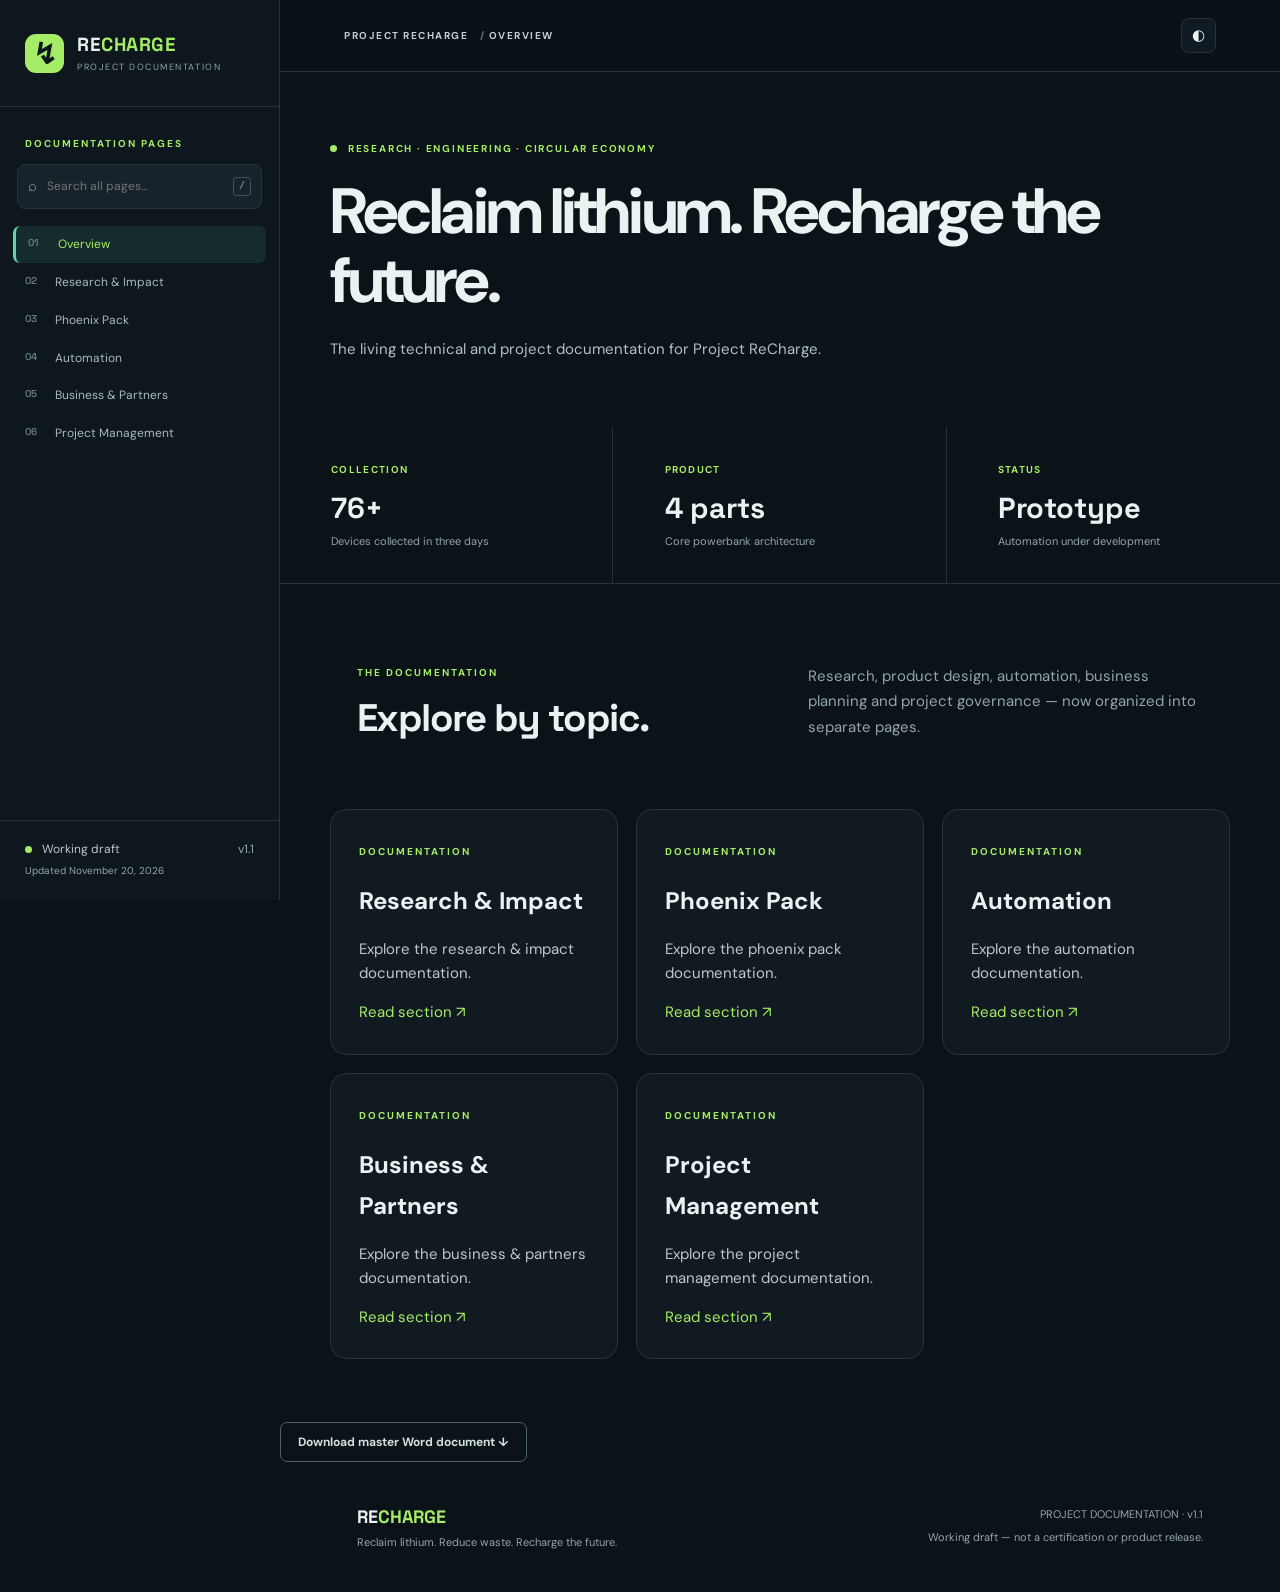
==== index.html @ 1a6a2ef1 "redo" ====
<!doctype html><html lang="en"><head><meta charset="utf-8"><meta name="viewport" content="width=device-width,initial-scale=1"><meta name="description" content="Project ReCharge Overview documentation"><title>Overview | Project ReCharge</title><link rel="stylesheet" href="styles.css"></head><body><div class="shell"><aside class="sidebar" id="sidebar"><a class="brand" href="index.html"><span class="brand-icon">↯</span><span><strong>RE<span class="accent">CHARGE</span></strong><small>PROJECT DOCUMENTATION</small></span></a><div class="side-label">DOCUMENTATION PAGES</div><div class="search-wrap"><span>⌕</span><input id="search" type="search" placeholder="Search all pages…" aria-label="Search documentation"><kbd>/</kbd></div><nav id="navigation"><a href="index.html" data-page="index.html"><span class="num">01</span><span>Overview</span></a><a href="research.html" data-page="research.html"><span class="num">02</span><span>Research &amp; Impact</span></a><a href="product.html" data-page="product.html"><span class="num">03</span><span>Phoenix Pack</span></a><a href="automation.html" data-page="automation.html"><span class="num">04</span><span>Automation</span></a><a href="business.html" data-page="business.html"><span class="num">05</span><span>Business &amp; Partners</span></a><a href="management.html" data-page="management.html"><span class="num">06</span><span>Project Management</span></a></nav><div class="side-footer"><span class="status-dot"></span> Working draft <span class="version">v1.1</span><p>Updated November 20, 2026</p></div></aside><div class="main-column"><header class="topbar"><button class="menu-btn" id="menu" aria-label="Toggle navigation">☰</button><div class="crumb">PROJECT RECHARGE <span>/</span> OVERVIEW</div><div class="top-actions"><button id="theme" aria-label="Toggle theme">◐</button></div></header><main><section class="page-hero"><div class="eyebrow"><span class="live-dot"></span> RESEARCH · ENGINEERING · CIRCULAR ECONOMY</div><h1>Reclaim lithium. Recharge the future.</h1><p class="hero-copy">The living technical and project documentation for Project ReCharge.</p></section><div id="results" class="results" hidden></div><div id="page-content"><section class="metrics"><div class="metric"><span>COLLECTION</span><strong>76+</strong><small>Devices collected in three days</small></div><div class="metric"><span>PRODUCT</span><strong>4 parts</strong><small>Core powerbank architecture</small></div><div class="metric"><span>STATUS</span><strong>Prototype</strong><small>Automation under development</small></div></section><section class="intro"><div><div class="section-kicker">THE DOCUMENTATION</div><h2>Explore by topic.</h2></div><p>Research, product design, automation, business planning and project governance — now organized into separate pages.</p></section><div class="topic-grid"><a class="topic-card" href="research.html"><span class="section-kicker">DOCUMENTATION</span><h2>Research &amp; Impact</h2><p>Explore the research &amp; impact documentation.</p><span class="accent">Read section ↗</span></a><a class="topic-card" href="product.html"><span class="section-kicker">DOCUMENTATION</span><h2>Phoenix Pack</h2><p>Explore the phoenix pack documentation.</p><span class="accent">Read section ↗</span></a><a class="topic-card" href="automation.html"><span class="section-kicker">DOCUMENTATION</span><h2>Automation</h2><p>Explore the automation documentation.</p><span class="accent">Read section ↗</span></a><a class="topic-card" href="business.html"><span class="section-kicker">DOCUMENTATION</span><h2>Business &amp; Partners</h2><p>Explore the business &amp; partners documentation.</p><span class="accent">Read section ↗</span></a><a class="topic-card" href="management.html"><span class="section-kicker">DOCUMENTATION</span><h2>Project Management</h2><p>Explore the project management documentation.</p><span class="accent">Read section ↗</span></a></div><p><a class="secondary-btn" href="Project_ReCharge_Master_Documentation.docx" download>Download master Word document ↓</a></p></div><footer><div><strong>RE<span class="accent">CHARGE</span></strong><p>Reclaim lithium. Reduce waste. Recharge the future.</p></div><div><span>PROJECT DOCUMENTATION · v1.1</span><p>Working draft — not a certification or product release.</p></div></footer></main></div></div><div class="mobile-overlay" id="overlay"></div><script src="script.js"></script></body></html>
---- styles.css ----
@import url('https://fonts.googleapis.com/css2?family=DM+Sans:wght@400;500;600;700&family=Space+Grotesk:wght@400;500;600;700&display=swap');:root{--bg:#0b1218;--panel:#101a22;--panel2:#14212a;--border:#25343c;--text:#eaf3f1;--muted:#92a6ad;--accent:#a5ed66;--accent2:#6dd6b3;--sidebar:#0d171d}*{box-sizing:border-box}html{scroll-behavior:smooth;scroll-padding-top:92px}body{margin:0;background:var(--bg);color:var(--text);font:15px/1.7 'DM Sans',sans-serif}a{color:inherit;text-decoration:none}button,input{font:inherit}button{cursor:pointer}.shell{display:flex;min-height:100vh}.sidebar{width:280px;flex:none;position:fixed;inset:0 auto 0 0;background:var(--sidebar);border-right:1px solid var(--border);display:flex;flex-direction:column;z-index:20}.brand{padding:32px 25px 31px;display:flex;gap:13px;align-items:center;border-bottom:1px solid var(--border)}.brand-icon{width:39px;height:39px;background:var(--accent);color:#0d171d;display:grid;place-items:center;font:700 29px 'Space Grotesk';border-radius:11px}.brand strong{font:700 19px 'Space Grotesk';letter-spacing:.03em}.accent{color:var(--accent)}.brand small{display:block;color:var(--muted);font-size:9px;letter-spacing:.17em}.side-label,.section-kicker{font-size:10px;letter-spacing:.2em;font-weight:700;color:var(--accent)}.side-label{margin:28px 25px 12px}.search-wrap{margin:0 17px 16px;display:flex;align-items:center;gap:8px;background:#16232b;border:1px solid var(--border);border-radius:8px;padding:9px 10px;color:var(--muted)}.search-wrap input{width:100%;min-width:0;border:0;outline:0;background:none;color:var(--text);font-size:12px}.search-wrap kbd{font-size:10px;border:1px solid #425158;border-radius:3px;padding:0 5px}nav{overflow-y:auto;padding:0 13px 30px;flex:1;scrollbar-width:thin}nav a{display:flex;align-items:flex-start;gap:11px;padding:10px 12px;color:#a9bac0;font-size:12px;line-height:1.4;border-radius:7px;margin:1px 0}nav a:hover,nav a.active{background:#20312e;color:var(--accent)}nav .num{color:#667e82;font:600 10px 'Space Grotesk';min-width:19px}.side-footer{border-top:1px solid var(--border);padding:18px 25px;color:#bdc8c8;font-size:12px}.side-footer p{color:var(--muted);font-size:10px;margin:3px 0}.status-dot,.live-dot{display:inline-block;width:7px;height:7px;background:var(--accent);border-radius:50%;margin-right:7px}.version{float:right;color:var(--muted)}.main-column{margin-left:280px;min-width:0;flex:1}.topbar{height:72px;position:sticky;top:0;z-index:10;background:#0b1218ed;backdrop-filter:blur(14px);border-bottom:1px solid var(--border);display:flex;align-items:center;justify-content:space-between;padding:0 clamp(24px,5vw,78px)}.crumb{font-size:10px;font-weight:700;letter-spacing:.15em;color:#c2d0d0}.crumb span{color:#657a80;margin-left:8px}.top-actions{display:flex;align-items:center;gap:20px}.github{font-size:12px;color:var(--muted)}#theme,.menu-btn{border:1px solid var(--border);background:var(--panel);color:var(--text);border-radius:8px;padding:4px 10px}.menu-btn{display:none}main{max-width:1320px;margin:auto}.hero{min-height:495px;padding:80px clamp(24px,6vw,90px) 68px;position:relative;overflow:hidden;border-bottom:1px solid var(--border);background:radial-gradient(ellipse at 83% 53%,#1a423c 0%,transparent 45%)}.eyebrow{color:var(--accent);font-size:10px;letter-spacing:.18em;font-weight:700}.hero h1{font:700 clamp(43px,5.4vw,78px)/1.08 'Space Grotesk';letter-spacing:-.065em;margin:29px 0 20px;position:relative;z-index:1}.hero h1 span{color:var(--accent)}.hero-copy{max-width:580px;color:#afc2c4;font-size:15px;line-height:1.9;position:relative;z-index:1}.hero-copy strong{color:var(--text)}.hero-actions{display:flex;flex-wrap:wrap;gap:12px;margin-top:30px;position:relative;z-index:1}.primary-btn,.secondary-btn{padding:11px 17px;border-radius:7px;font-size:12px;font-weight:700}.primary-btn{background:var(--accent);color:#122014}.primary-btn span{margin-left:14px}.secondary-btn{border:1px solid #49635d;color:#d1e1dc}.hero-art{position:absolute;right:6%;top:80px;width:310px;height:330px;opacity:.8;pointer-events:none}.orbit{position:absolute;border:1px solid #3a695b;border-radius:50%;inset:15px}.orbit-2{inset:-28px;border-style:dashed;opacity:.4}.battery{position:absolute;top:50px;left:95px;transform:rotate(-19deg)}.battery-cap{width:68px;height:13px;margin:auto;background:#78bc75;border-radius:5px 5px 0 0}.battery-body{width:120px;height:207px;border:3px solid #b1f39d;border-radius:15px;background:linear-gradient(145deg,#295b4d,#0b2425);box-shadow:0 0 65px #79d59c33,inset 0 0 28px #74dc8d22;display:flex;align-items:center;justify-content:center;flex-direction:column}.bolt{font-size:83px;line-height:1;color:var(--accent)}.battery-line{height:3px;background:#84bc8b;width:62px;margin-top:12px;opacity:.6}.battery-line.short{width:35px;margin-top:9px}.metrics{display:grid;grid-template-columns:repeat(3,1fr);border-bottom:1px solid var(--border)}.metric{padding:29px clamp(22px,4vw,62px);border-right:1px solid var(--border)}.metric:last-child{border-right:0}.metric span{font-size:10px;letter-spacing:.13em;color:var(--accent);font-weight:700}.metric strong{display:block;font:700 29px 'Space Grotesk';margin:8px 0 2px}.metric small{color:var(--muted);font-size:11px}.intro{padding:80px clamp(24px,6vw,90px) 34px;display:grid;grid-template-columns:1fr 1fr;gap:55px}.intro h2{font:700 clamp(26px,3vw,39px)/1.2 'Space Grotesk';letter-spacing:-.04em;margin:14px 0}.intro p{color:var(--muted);margin:0}.docs-section{padding:38px clamp(24px,6vw,90px) 52px;border-bottom:1px solid var(--border)}.section-head{display:flex;align-items:center;gap:16px;margin-bottom:23px}.section-number{color:var(--accent);font:700 12px 'Space Grotesk';border:1px solid #42644a;border-radius:8px;padding:7px 11px}.docs-section h2{font:700 clamp(25px,3vw,34px)/1.2 'Space Grotesk';letter-spacing:-.04em;margin:0}.group{background:var(--panel);border:1px solid var(--border);border-radius:10px;padding:22px 26px;margin:12px 0}.group h3{font:600 17px 'Space Grotesk';margin:0 0 9px;color:#e3f1eb}.group p{color:#acbec0;font-size:13px;line-height:1.9;margin:0 0 10px}.group p:last-child{margin:0}.results{margin:0 clamp(24px,6vw,90px);padding:18px;background:var(--panel);border:1px solid var(--border);border-radius:9px;color:var(--muted)}footer{padding:35px clamp(24px,6vw,90px);display:flex;justify-content:space-between;gap:25px;font-size:11px;color:var(--muted)}footer strong{font:700 18px 'Space Grotesk';color:var(--text)}footer p{margin:5px 0}footer>div:last-child{text-align:right}.mobile-overlay{display:none}body.light{--bg:#f5f8f5;--panel:#fff;--panel2:#edf3ed;--border:#d9e4df;--text:#182824;--muted:#526c68;--accent:#367d34;--accent2:#27835e;--sidebar:#ecf2ee}body.light .topbar{background:#f5f8f5ef}body.light .hero{background:radial-gradient(ellipse at 85% 45%,#d8f0d6,transparent 48%)}body.light .hero-copy,body.light .group p,body.light .intro p{color:#526c68}body.light .group h3{color:#233b31}body.light .search-wrap{background:#fff}body.light nav a{color:#506760}body.light nav a:hover,body.light nav a.active{background:#dcebdc;color:#24642b}body.light .brand-icon{color:white}body.light .secondary-btn{color:#24523d}body.light .battery-body{background:linear-gradient(145deg,#b5dfb9,#e2f1df)}@media(max-width:1100px){.hero-art{right:-95px;opacity:.33}.hero h1{font-size:56px}}@media(max-width:800px){.sidebar{transform:translateX(-100%);transition:transform .2s}.sidebar.open{transform:translateX(0)}.main-column{margin-left:0}.menu-btn{display:block}.topbar{gap:12px;padding:0 20px}.crumb{flex:1}.mobile-overlay.open{display:block;position:fixed;inset:0;background:#0009;z-index:15}.hero{padding-top:60px}.hero h1{font-size:clamp(40px,9vw,65px)}.hero-art{right:-140px;opacity:.18}.metrics{grid-template-columns:1fr}.metric{border-right:0;border-bottom:1px solid var(--border);padding:18px 25px}.intro{grid-template-columns:1fr;gap:8px;padding-top:55px}.github{display:none}}@media print{.sidebar,.topbar,.hero-art,.hero-actions,.mobile-overlay{display:none!important}.main-column{margin:0}.hero{min-height:auto;padding:20px}.docs-section{break-inside:avoid}.group{break-inside:avoid}.metrics{display:none}body{background:#fff;color:#000}.group p{color:#333}}
.page-hero{padding:68px 5% 48px;position:relative}.page-hero h1{font-size:clamp(2.5rem,5vw,4.7rem);line-height:1.08;max-width:900px;letter-spacing:-.045em;margin:20px 0}.page-hero .hero-copy{max-width:680px}.topic-grid{display:grid;grid-template-columns:repeat(auto-fit,minmax(240px,1fr));gap:18px;margin:20px 5% 70px}.topic-card{display:block;text-decoration:none;color:inherit;padding:28px;border:1px solid var(--border,#2b3943);border-radius:16px;background:rgba(125,145,160,.06);transition:transform .2s,border-color .2s}.topic-card:hover{transform:translateY(-3px);border-color:#62d6a3}.topic-card h2{font-size:1.5rem;margin:18px 0 12px}.topic-card p{line-height:1.6;opacity:.8}.toc{display:flex;flex-wrap:wrap;gap:10px;padding:12px 5% 30px;align-items:center}.toc strong{width:100%;font-size:.85rem;opacity:.7}.toc a{font-size:.85rem;padding:8px 12px;border:1px solid #53616a;border-radius:20px;text-decoration:none;color:inherit}.toc a:hover{border-color:#62d6a3}.search-hit{display:flex;justify-content:space-between;gap:18px;padding:14px;border-bottom:1px solid #53616a;text-decoration:none;color:inherit}.search-hit small{opacity:.7}.results{margin:0 5% 24px}.sidebar nav a.active{border-left:3px solid #62d6a3;background:rgba(98,214,163,.1)}@media(max-width:700px){.page-hero{padding:46px 6%}.topic-grid{margin:20px 6% 55px}}
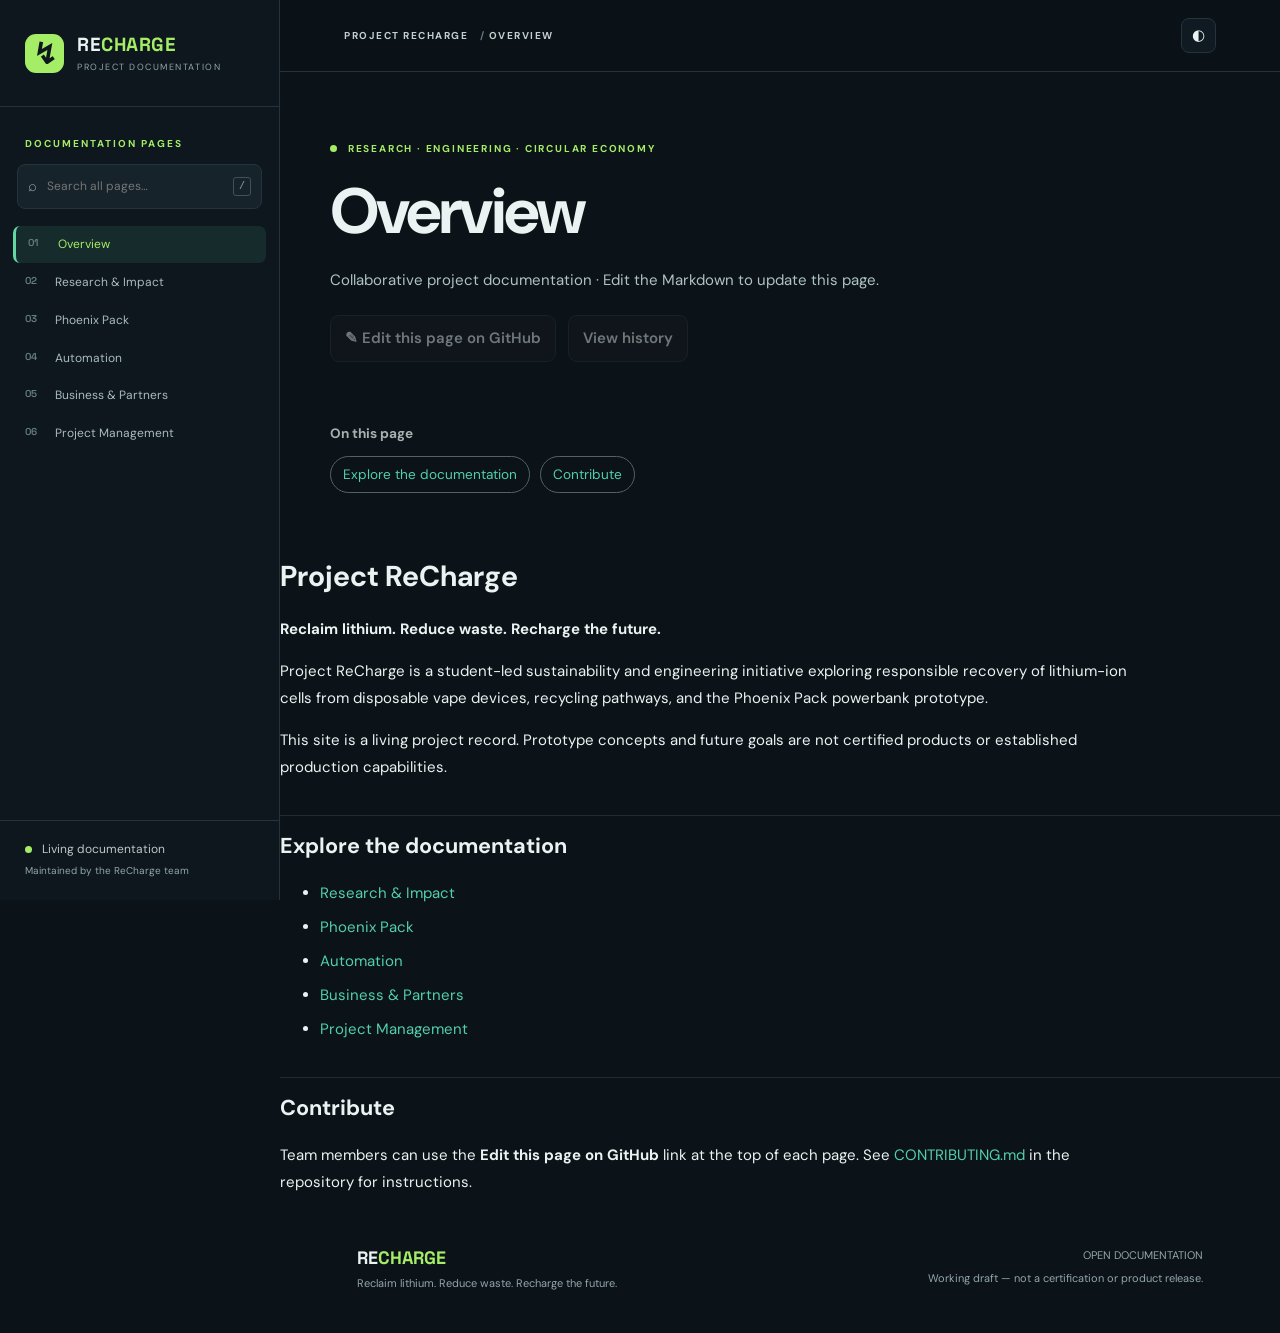
==== commit 137263cb: "collab" ====
--- a/index.html
+++ b/index.html
@@ -1 +1 @@
-<!doctype html><html lang="en"><head><meta charset="utf-8"><meta name="viewport" content="width=device-width,initial-scale=1"><meta name="description" content="Project ReCharge Overview documentation"><title>Overview | Project ReCharge</title><link rel="stylesheet" href="styles.css"></head><body><div class="shell"><aside class="sidebar" id="sidebar"><a class="brand" href="index.html"><span class="brand-icon">↯</span><span><strong>RE<span class="accent">CHARGE</span></strong><small>PROJECT DOCUMENTATION</small></span></a><div class="side-label">DOCUMENTATION PAGES</div><div class="search-wrap"><span>⌕</span><input id="search" type="search" placeholder="Search all pages…" aria-label="Search documentation"><kbd>/</kbd></div><nav id="navigation"><a href="index.html" data-page="index.html"><span class="num">01</span><span>Overview</span></a><a href="research.html" data-page="research.html"><span class="num">02</span><span>Research &amp; Impact</span></a><a href="product.html" data-page="product.html"><span class="num">03</span><span>Phoenix Pack</span></a><a href="automation.html" data-page="automation.html"><span class="num">04</span><span>Automation</span></a><a href="business.html" data-page="business.html"><span class="num">05</span><span>Business &amp; Partners</span></a><a href="management.html" data-page="management.html"><span class="num">06</span><span>Project Management</span></a></nav><div class="side-footer"><span class="status-dot"></span> Working draft <span class="version">v1.1</span><p>Updated November 20, 2026</p></div></aside><div class="main-column"><header class="topbar"><button class="menu-btn" id="menu" aria-label="Toggle navigation">☰</button><div class="crumb">PROJECT RECHARGE <span>/</span> OVERVIEW</div><div class="top-actions"><button id="theme" aria-label="Toggle theme">◐</button></div></header><main><section class="page-hero"><div class="eyebrow"><span class="live-dot"></span> RESEARCH · ENGINEERING · CIRCULAR ECONOMY</div><h1>Reclaim lithium. Recharge the future.</h1><p class="hero-copy">The living technical and project documentation for Project ReCharge.</p></section><div id="results" class="results" hidden></div><div id="page-content"><section class="metrics"><div class="metric"><span>COLLECTION</span><strong>76+</strong><small>Devices collected in three days</small></div><div class="metric"><span>PRODUCT</span><strong>4 parts</strong><small>Core powerbank architecture</small></div><div class="metric"><span>STATUS</span><strong>Prototype</strong><small>Automation under development</small></div></section><section class="intro"><div><div class="section-kicker">THE DOCUMENTATION</div><h2>Explore by topic.</h2></div><p>Research, product design, automation, business planning and project governance — now organized into separate pages.</p></section><div class="topic-grid"><a class="topic-card" href="research.html"><span class="section-kicker">DOCUMENTATION</span><h2>Research &amp; Impact</h2><p>Explore the research &amp; impact documentation.</p><span class="accent">Read section ↗</span></a><a class="topic-card" href="product.html"><span class="section-kicker">DOCUMENTATION</span><h2>Phoenix Pack</h2><p>Explore the phoenix pack documentation.</p><span class="accent">Read section ↗</span></a><a class="topic-card" href="automation.html"><span class="section-kicker">DOCUMENTATION</span><h2>Automation</h2><p>Explore the automation documentation.</p><span class="accent">Read section ↗</span></a><a class="topic-card" href="business.html"><span class="section-kicker">DOCUMENTATION</span><h2>Business &amp; Partners</h2><p>Explore the business &amp; partners documentation.</p><span class="accent">Read section ↗</span></a><a class="topic-card" href="management.html"><span class="section-kicker">DOCUMENTATION</span><h2>Project Management</h2><p>Explore the project management documentation.</p><span class="accent">Read section ↗</span></a></div><p><a class="secondary-btn" href="Project_ReCharge_Master_Documentation.docx" download>Download master Word document ↓</a></p></div><footer><div><strong>RE<span class="accent">CHARGE</span></strong><p>Reclaim lithium. Reduce waste. Recharge the future.</p></div><div><span>PROJECT DOCUMENTATION · v1.1</span><p>Working draft — not a certification or product release.</p></div></footer></main></div></div><div class="mobile-overlay" id="overlay"></div><script src="script.js"></script></body></html>+<!doctype html><html lang="en"><head><meta charset="utf-8"><meta name="viewport" content="width=device-width,initial-scale=1"><meta name="description" content="Project ReCharge Overview documentation"><title>Overview | Project ReCharge</title><link rel="stylesheet" href="styles.css"></head><body><div class="shell"><aside class="sidebar" id="sidebar"><a class="brand" href="index.html"><span class="brand-icon">↯</span><span><strong>RE<span class="accent">CHARGE</span></strong><small>PROJECT DOCUMENTATION</small></span></a><div class="side-label">DOCUMENTATION PAGES</div><div class="search-wrap"><span>⌕</span><input id="search" type="search" placeholder="Search all pages…" aria-label="Search documentation"><kbd>/</kbd></div><nav id="navigation"><a href="index.html" data-page="index.html"><span class="num">01</span><span>Overview</span></a><a href="research.html" data-page="research.html"><span class="num">02</span><span>Research &amp; Impact</span></a><a href="product.html" data-page="product.html"><span class="num">03</span><span>Phoenix Pack</span></a><a href="automation.html" data-page="automation.html"><span class="num">04</span><span>Automation</span></a><a href="business.html" data-page="business.html"><span class="num">05</span><span>Business &amp; Partners</span></a><a href="management.html" data-page="management.html"><span class="num">06</span><span>Project Management</span></a></nav><div class="side-footer"><span class="status-dot"></span> Living documentation<p>Maintained by the ReCharge team</p></div></aside><div class="main-column"><header class="topbar"><button class="menu-btn" id="menu" aria-label="Toggle navigation">☰</button><div class="crumb">PROJECT RECHARGE <span>/</span> OVERVIEW</div><div class="top-actions"><button id="theme" aria-label="Toggle theme">◐</button></div></header><main><section class="page-hero"><div class="eyebrow"><span class="live-dot"></span> RESEARCH · ENGINEERING · CIRCULAR ECONOMY</div><h1>Overview</h1><p class="hero-copy">Collaborative project documentation · Edit the Markdown to update this page.</p><div class="edit-actions"><a id="edit-link" href="#" target="_blank" rel="noopener noreferrer">✎ Edit this page on GitHub</a><a id="history-link" href="#" target="_blank" rel="noopener noreferrer">View history</a></div></section><div id="results" class="results" hidden></div><div id="page-content"><p>Loading documentation…</p></div><footer><div><strong>RE<span class="accent">CHARGE</span></strong><p>Reclaim lithium. Reduce waste. Recharge the future.</p></div><div><span>OPEN DOCUMENTATION</span><p>Working draft — not a certification or product release.</p></div></footer></main></div></div><div class="mobile-overlay" id="overlay"></div><script src="site-config.js"></script><script src="script.js"></script></body></html>
--- a/styles.css
+++ b/styles.css
@@ -1,2 +1,4 @@
 @import url('https://fonts.googleapis.com/css2?family=DM+Sans:wght@400;500;600;700&family=Space+Grotesk:wght@400;500;600;700&display=swap');:root{--bg:#0b1218;--panel:#101a22;--panel2:#14212a;--border:#25343c;--text:#eaf3f1;--muted:#92a6ad;--accent:#a5ed66;--accent2:#6dd6b3;--sidebar:#0d171d}*{box-sizing:border-box}html{scroll-behavior:smooth;scroll-padding-top:92px}body{margin:0;background:var(--bg);color:var(--text);font:15px/1.7 'DM Sans',sans-serif}a{color:inherit;text-decoration:none}button,input{font:inherit}button{cursor:pointer}.shell{display:flex;min-height:100vh}.sidebar{width:280px;flex:none;position:fixed;inset:0 auto 0 0;background:var(--sidebar);border-right:1px solid var(--border);display:flex;flex-direction:column;z-index:20}.brand{padding:32px 25px 31px;display:flex;gap:13px;align-items:center;border-bottom:1px solid var(--border)}.brand-icon{width:39px;height:39px;background:var(--accent);color:#0d171d;display:grid;place-items:center;font:700 29px 'Space Grotesk';border-radius:11px}.brand strong{font:700 19px 'Space Grotesk';letter-spacing:.03em}.accent{color:var(--accent)}.brand small{display:block;color:var(--muted);font-size:9px;letter-spacing:.17em}.side-label,.section-kicker{font-size:10px;letter-spacing:.2em;font-weight:700;color:var(--accent)}.side-label{margin:28px 25px 12px}.search-wrap{margin:0 17px 16px;display:flex;align-items:center;gap:8px;background:#16232b;border:1px solid var(--border);border-radius:8px;padding:9px 10px;color:var(--muted)}.search-wrap input{width:100%;min-width:0;border:0;outline:0;background:none;color:var(--text);font-size:12px}.search-wrap kbd{font-size:10px;border:1px solid #425158;border-radius:3px;padding:0 5px}nav{overflow-y:auto;padding:0 13px 30px;flex:1;scrollbar-width:thin}nav a{display:flex;align-items:flex-start;gap:11px;padding:10px 12px;color:#a9bac0;font-size:12px;line-height:1.4;border-radius:7px;margin:1px 0}nav a:hover,nav a.active{background:#20312e;color:var(--accent)}nav .num{color:#667e82;font:600 10px 'Space Grotesk';min-width:19px}.side-footer{border-top:1px solid var(--border);padding:18px 25px;color:#bdc8c8;font-size:12px}.side-footer p{color:var(--muted);font-size:10px;margin:3px 0}.status-dot,.live-dot{display:inline-block;width:7px;height:7px;background:var(--accent);border-radius:50%;margin-right:7px}.version{float:right;color:var(--muted)}.main-column{margin-left:280px;min-width:0;flex:1}.topbar{height:72px;position:sticky;top:0;z-index:10;background:#0b1218ed;backdrop-filter:blur(14px);border-bottom:1px solid var(--border);display:flex;align-items:center;justify-content:space-between;padding:0 clamp(24px,5vw,78px)}.crumb{font-size:10px;font-weight:700;letter-spacing:.15em;color:#c2d0d0}.crumb span{color:#657a80;margin-left:8px}.top-actions{display:flex;align-items:center;gap:20px}.github{font-size:12px;color:var(--muted)}#theme,.menu-btn{border:1px solid var(--border);background:var(--panel);color:var(--text);border-radius:8px;padding:4px 10px}.menu-btn{display:none}main{max-width:1320px;margin:auto}.hero{min-height:495px;padding:80px clamp(24px,6vw,90px) 68px;position:relative;overflow:hidden;border-bottom:1px solid var(--border);background:radial-gradient(ellipse at 83% 53%,#1a423c 0%,transparent 45%)}.eyebrow{color:var(--accent);font-size:10px;letter-spacing:.18em;font-weight:700}.hero h1{font:700 clamp(43px,5.4vw,78px)/1.08 'Space Grotesk';letter-spacing:-.065em;margin:29px 0 20px;position:relative;z-index:1}.hero h1 span{color:var(--accent)}.hero-copy{max-width:580px;color:#afc2c4;font-size:15px;line-height:1.9;position:relative;z-index:1}.hero-copy strong{color:var(--text)}.hero-actions{display:flex;flex-wrap:wrap;gap:12px;margin-top:30px;position:relative;z-index:1}.primary-btn,.secondary-btn{padding:11px 17px;border-radius:7px;font-size:12px;font-weight:700}.primary-btn{background:var(--accent);color:#122014}.primary-btn span{margin-left:14px}.secondary-btn{border:1px solid #49635d;color:#d1e1dc}.hero-art{position:absolute;right:6%;top:80px;width:310px;height:330px;opacity:.8;pointer-events:none}.orbit{position:absolute;border:1px solid #3a695b;border-radius:50%;inset:15px}.orbit-2{inset:-28px;border-style:dashed;opacity:.4}.battery{position:absolute;top:50px;left:95px;transform:rotate(-19deg)}.battery-cap{width:68px;height:13px;margin:auto;background:#78bc75;border-radius:5px 5px 0 0}.battery-body{width:120px;height:207px;border:3px solid #b1f39d;border-radius:15px;background:linear-gradient(145deg,#295b4d,#0b2425);box-shadow:0 0 65px #79d59c33,inset 0 0 28px #74dc8d22;display:flex;align-items:center;justify-content:center;flex-direction:column}.bolt{font-size:83px;line-height:1;color:var(--accent)}.battery-line{height:3px;background:#84bc8b;width:62px;margin-top:12px;opacity:.6}.battery-line.short{width:35px;margin-top:9px}.metrics{display:grid;grid-template-columns:repeat(3,1fr);border-bottom:1px solid var(--border)}.metric{padding:29px clamp(22px,4vw,62px);border-right:1px solid var(--border)}.metric:last-child{border-right:0}.metric span{font-size:10px;letter-spacing:.13em;color:var(--accent);font-weight:700}.metric strong{display:block;font:700 29px 'Space Grotesk';margin:8px 0 2px}.metric small{color:var(--muted);font-size:11px}.intro{padding:80px clamp(24px,6vw,90px) 34px;display:grid;grid-template-columns:1fr 1fr;gap:55px}.intro h2{font:700 clamp(26px,3vw,39px)/1.2 'Space Grotesk';letter-spacing:-.04em;margin:14px 0}.intro p{color:var(--muted);margin:0}.docs-section{padding:38px clamp(24px,6vw,90px) 52px;border-bottom:1px solid var(--border)}.section-head{display:flex;align-items:center;gap:16px;margin-bottom:23px}.section-number{color:var(--accent);font:700 12px 'Space Grotesk';border:1px solid #42644a;border-radius:8px;padding:7px 11px}.docs-section h2{font:700 clamp(25px,3vw,34px)/1.2 'Space Grotesk';letter-spacing:-.04em;margin:0}.group{background:var(--panel);border:1px solid var(--border);border-radius:10px;padding:22px 26px;margin:12px 0}.group h3{font:600 17px 'Space Grotesk';margin:0 0 9px;color:#e3f1eb}.group p{color:#acbec0;font-size:13px;line-height:1.9;margin:0 0 10px}.group p:last-child{margin:0}.results{margin:0 clamp(24px,6vw,90px);padding:18px;background:var(--panel);border:1px solid var(--border);border-radius:9px;color:var(--muted)}footer{padding:35px clamp(24px,6vw,90px);display:flex;justify-content:space-between;gap:25px;font-size:11px;color:var(--muted)}footer strong{font:700 18px 'Space Grotesk';color:var(--text)}footer p{margin:5px 0}footer>div:last-child{text-align:right}.mobile-overlay{display:none}body.light{--bg:#f5f8f5;--panel:#fff;--panel2:#edf3ed;--border:#d9e4df;--text:#182824;--muted:#526c68;--accent:#367d34;--accent2:#27835e;--sidebar:#ecf2ee}body.light .topbar{background:#f5f8f5ef}body.light .hero{background:radial-gradient(ellipse at 85% 45%,#d8f0d6,transparent 48%)}body.light .hero-copy,body.light .group p,body.light .intro p{color:#526c68}body.light .group h3{color:#233b31}body.light .search-wrap{background:#fff}body.light nav a{color:#506760}body.light nav a:hover,body.light nav a.active{background:#dcebdc;color:#24642b}body.light .brand-icon{color:white}body.light .secondary-btn{color:#24523d}body.light .battery-body{background:linear-gradient(145deg,#b5dfb9,#e2f1df)}@media(max-width:1100px){.hero-art{right:-95px;opacity:.33}.hero h1{font-size:56px}}@media(max-width:800px){.sidebar{transform:translateX(-100%);transition:transform .2s}.sidebar.open{transform:translateX(0)}.main-column{margin-left:0}.menu-btn{display:block}.topbar{gap:12px;padding:0 20px}.crumb{flex:1}.mobile-overlay.open{display:block;position:fixed;inset:0;background:#0009;z-index:15}.hero{padding-top:60px}.hero h1{font-size:clamp(40px,9vw,65px)}.hero-art{right:-140px;opacity:.18}.metrics{grid-template-columns:1fr}.metric{border-right:0;border-bottom:1px solid var(--border);padding:18px 25px}.intro{grid-template-columns:1fr;gap:8px;padding-top:55px}.github{display:none}}@media print{.sidebar,.topbar,.hero-art,.hero-actions,.mobile-overlay{display:none!important}.main-column{margin:0}.hero{min-height:auto;padding:20px}.docs-section{break-inside:avoid}.group{break-inside:avoid}.metrics{display:none}body{background:#fff;color:#000}.group p{color:#333}}
-.page-hero{padding:68px 5% 48px;position:relative}.page-hero h1{font-size:clamp(2.5rem,5vw,4.7rem);line-height:1.08;max-width:900px;letter-spacing:-.045em;margin:20px 0}.page-hero .hero-copy{max-width:680px}.topic-grid{display:grid;grid-template-columns:repeat(auto-fit,minmax(240px,1fr));gap:18px;margin:20px 5% 70px}.topic-card{display:block;text-decoration:none;color:inherit;padding:28px;border:1px solid var(--border,#2b3943);border-radius:16px;background:rgba(125,145,160,.06);transition:transform .2s,border-color .2s}.topic-card:hover{transform:translateY(-3px);border-color:#62d6a3}.topic-card h2{font-size:1.5rem;margin:18px 0 12px}.topic-card p{line-height:1.6;opacity:.8}.toc{display:flex;flex-wrap:wrap;gap:10px;padding:12px 5% 30px;align-items:center}.toc strong{width:100%;font-size:.85rem;opacity:.7}.toc a{font-size:.85rem;padding:8px 12px;border:1px solid #53616a;border-radius:20px;text-decoration:none;color:inherit}.toc a:hover{border-color:#62d6a3}.search-hit{display:flex;justify-content:space-between;gap:18px;padding:14px;border-bottom:1px solid #53616a;text-decoration:none;color:inherit}.search-hit small{opacity:.7}.results{margin:0 5% 24px}.sidebar nav a.active{border-left:3px solid #62d6a3;background:rgba(98,214,163,.1)}@media(max-width:700px){.page-hero{padding:46px 6%}.topic-grid{margin:20px 6% 55px}}+.page-hero{padding:68px 5% 48px;position:relative}.page-hero h1{font-size:clamp(2.5rem,5vw,4.7rem);line-height:1.08;max-width:900px;letter-spacing:-.045em;margin:20px 0}.page-hero .hero-copy{max-width:680px}.topic-grid{display:grid;grid-template-columns:repeat(auto-fit,minmax(240px,1fr));gap:18px;margin:20px 5% 70px}.topic-card{display:block;text-decoration:none;color:inherit;padding:28px;border:1px solid var(--border,#2b3943);border-radius:16px;background:rgba(125,145,160,.06);transition:transform .2s,border-color .2s}.topic-card:hover{transform:translateY(-3px);border-color:#62d6a3}.topic-card h2{font-size:1.5rem;margin:18px 0 12px}.topic-card p{line-height:1.6;opacity:.8}.toc{display:flex;flex-wrap:wrap;gap:10px;padding:12px 5% 30px;align-items:center}.toc strong{width:100%;font-size:.85rem;opacity:.7}.toc a{font-size:.85rem;padding:8px 12px;border:1px solid #53616a;border-radius:20px;text-decoration:none;color:inherit}.toc a:hover{border-color:#62d6a3}.search-hit{display:flex;justify-content:space-between;gap:18px;padding:14px;border-bottom:1px solid #53616a;text-decoration:none;color:inherit}.search-hit small{opacity:.7}.results{margin:0 5% 24px}.sidebar nav a.active{border-left:3px solid #62d6a3;background:rgba(98,214,163,.1)}@media(max-width:700px){.page-hero{padding:46px 6%}.topic-grid{margin:20px 6% 55px}}
+/* Markdown-powered collaborative documentation */
+.edit-actions{display:flex;gap:12px;flex-wrap:wrap;margin-top:20px}.edit-actions a{display:inline-flex;padding:10px 14px;border:1px solid var(--border,#384456);border-radius:9px;text-decoration:none;font-weight:600;color:inherit;background:rgba(128,128,128,.08)}.edit-actions a:hover{border-color:#56d5b2}.edit-actions a.disabled-link{opacity:.45;pointer-events:none}#page-content>h1{font-size:1.8rem;margin:28px 0 12px}#page-content>h2{font-size:1.35rem;margin:34px 0 14px;padding-top:12px;border-top:1px solid rgba(140,150,160,.18)}#page-content>h3{font-size:1.06rem;margin:22px 0 10px}#page-content>p,#page-content>ul{line-height:1.8;max-width:850px}#page-content li{margin:7px 0}#page-content a{color:#52cfae}#page-content code{padding:2px 5px;border-radius:4px;background:rgba(130,130,130,.13)}
